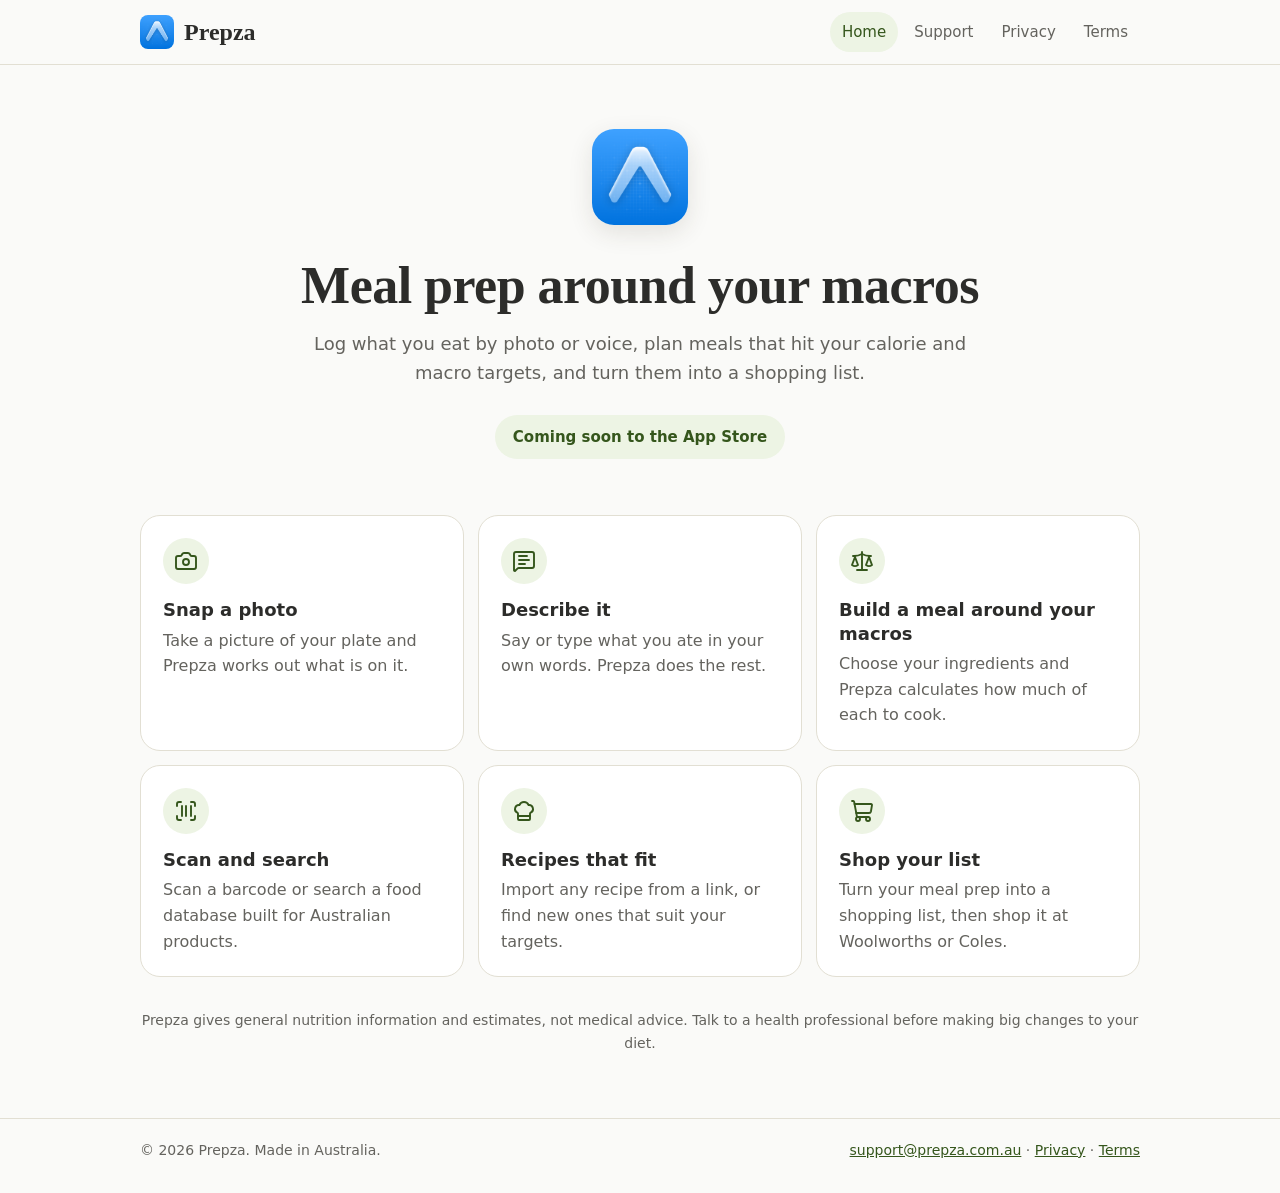
==== index.html @ 6b810dde "Update website from prepza-app 1b54c95" ====
<!doctype html>
<html lang="en-AU">
<head>
<meta charset="utf-8">
<meta name="viewport" content="width=device-width, initial-scale=1">
<title>Prepza - Meal prep around your macros</title>
<meta name="description" content="Prepza is a nutrition tracker and meal-prep planner. Log meals by photo or voice, and build meals that hit your calorie and macro targets.">
<link rel="canonical" href="https://prepza.com.au/">
<link rel="icon" href="/icon.png">
<link rel="apple-touch-icon" href="/icon.png">
<meta property="og:title" content="Prepza - Meal prep around your macros">
<meta property="og:description" content="Prepza is a nutrition tracker and meal-prep planner. Log meals by photo or voice, and build meals that hit your calorie and macro targets.">
<meta property="og:image" content="https://prepza.com.au/icon.png">
<meta name="theme-color" content="#FAFAF8" media="(prefers-color-scheme: light)">
<meta name="theme-color" content="#1A1A18" media="(prefers-color-scheme: dark)">
<link rel="stylesheet" href="/styles.css">
</head>
<body>
<header class="site-header">
  <div class="wrap header-row">
    <a class="brand" href="/"><img src="/icon.png" alt="" width="34" height="34"><span>Prepza</span></a>
    <nav aria-label="Main"><a href="/" aria-current="page">Home</a><a href="/support.html">Support</a><a href="/privacy.html">Privacy</a><a href="/terms.html">Terms</a></nav>
  </div>
</header>
<main>
<section class="hero">
  <div class="wrap hero-inner">
    <img class="hero-icon" src="/icon.png" alt="Prepza app icon" width="96" height="96">
    <h1>Meal prep around your macros</h1>
    <p class="lead">Log what you eat by photo or voice, plan meals that hit your calorie and macro targets, and turn them into a shopping list.</p>
    <p class="badge">Coming soon to the App Store</p>
  </div>
</section>
<section class="wrap features" aria-label="Features">
  <div class="feature"><div class="feature-icon" aria-hidden="true"><svg viewBox="0 0 24 24" width="24" height="24" fill="none" stroke="currentColor" stroke-width="1.9" stroke-linecap="round" stroke-linejoin="round"><path d="M13.997 4a2 2 0 0 1 1.76 1.05l.486.9A2 2 0 0 0 18.003 7H20a2 2 0 0 1 2 2v9a2 2 0 0 1-2 2H4a2 2 0 0 1-2-2V9a2 2 0 0 1 2-2h1.997a2 2 0 0 0 1.759-1.048l.489-.904A2 2 0 0 1 10.004 4z"/><circle cx="12" cy="13" r="3"/></svg></div><h2>Snap a photo</h2><p>Take a picture of your plate and Prepza works out what is on it.</p></div>
  <div class="feature"><div class="feature-icon" aria-hidden="true"><svg viewBox="0 0 24 24" width="24" height="24" fill="none" stroke="currentColor" stroke-width="1.9" stroke-linecap="round" stroke-linejoin="round"><path d="M22 17a2 2 0 0 1-2 2H6.828a2 2 0 0 0-1.414.586l-2.202 2.202A.71.71 0 0 1 2 21.286V5a2 2 0 0 1 2-2h16a2 2 0 0 1 2 2z"/><path d="M7 11h10"/><path d="M7 15h6"/><path d="M7 7h8"/></svg></div><h2>Describe it</h2><p>Say or type what you ate in your own words. Prepza does the rest.</p></div>
  <div class="feature"><div class="feature-icon" aria-hidden="true"><svg viewBox="0 0 24 24" width="24" height="24" fill="none" stroke="currentColor" stroke-width="1.9" stroke-linecap="round" stroke-linejoin="round"><path d="M12 3v18"/><path d="m19 8 3 8a5 5 0 0 1-6 0zV7"/><path d="M3 7h1a17 17 0 0 0 8-2 17 17 0 0 0 8 2h1"/><path d="m5 8 3 8a5 5 0 0 1-6 0zV7"/><path d="M7 21h10"/></svg></div><h2>Build a meal around your macros</h2><p>Choose your ingredients and Prepza calculates how much of each to cook.</p></div>
  <div class="feature"><div class="feature-icon" aria-hidden="true"><svg viewBox="0 0 24 24" width="24" height="24" fill="none" stroke="currentColor" stroke-width="1.9" stroke-linecap="round" stroke-linejoin="round"><path d="M3 7V5a2 2 0 0 1 2-2h2"/><path d="M17 3h2a2 2 0 0 1 2 2v2"/><path d="M21 17v2a2 2 0 0 1-2 2h-2"/><path d="M7 21H5a2 2 0 0 1-2-2v-2"/><path d="M8 7v10"/><path d="M12 7v10"/><path d="M17 7v10"/></svg></div><h2>Scan and search</h2><p>Scan a barcode or search a food database built for Australian products.</p></div>
  <div class="feature"><div class="feature-icon" aria-hidden="true"><svg viewBox="0 0 24 24" width="24" height="24" fill="none" stroke="currentColor" stroke-width="1.9" stroke-linecap="round" stroke-linejoin="round"><path d="M17 21a1 1 0 0 0 1-1v-5.35c0-.457.316-.844.727-1.041a4 4 0 0 0-2.134-7.589 5 5 0 0 0-9.186 0 4 4 0 0 0-2.134 7.588c.411.198.727.585.727 1.041V20a1 1 0 0 0 1 1Z"/><path d="M6 17h12"/></svg></div><h2>Recipes that fit</h2><p>Import any recipe from a link, or find new ones that suit your targets.</p></div>
  <div class="feature"><div class="feature-icon" aria-hidden="true"><svg viewBox="0 0 24 24" width="24" height="24" fill="none" stroke="currentColor" stroke-width="1.9" stroke-linecap="round" stroke-linejoin="round"><path d="m2.05 2.05 1.099-.028a1 1 0 0 1 1.008.815l2.69 14.347A1 1 0 0 0 7.83 18H18"/><path d="M4.563 5h16.435a1 1 0 0 1 .981 1.204l-1.026 6.226A2 2 0 0 1 18.962 14H6.25"/><circle cx="18" cy="20" r="2"/><circle cx="8" cy="20" r="2"/></svg></div><h2>Shop your list</h2><p>Turn your meal prep into a shopping list, then shop it at Woolworths or Coles.</p></div>
</section>
<section class="wrap note">
  <p>Prepza gives general nutrition information and estimates, not medical advice. Talk to a health professional before making big changes to your diet.</p>
</section>
</main>
<footer class="site-footer">
  <div class="wrap footer-row">
    <p>&copy; 2026 Prepza. Made in Australia.</p>
    <p><a href="mailto:support@prepza.com.au">support@prepza.com.au</a> &middot; <a href="/privacy.html">Privacy</a> &middot; <a href="/terms.html">Terms</a></p>
  </div>
</footer>
</body>
</html>
---- styles.css ----
/* Prepza website: the app's warm off-white, charcoal text and sage accent,
   with a dark version that follows the visitor's device. */
:root {
  --bg: #fafaf8;
  --surface: #ffffff;
  --tint: #f1efe8;
  --text: #2c2c2a;
  --muted: #64635e;
  --border: #e2dfd3;
  --accent: #72a447;
  --accent-deep: #35561c;
  --accent-tint: #edf4e4;
  --serif: ui-serif, 'New York', 'Iowan Old Style', Georgia, serif;
  --sans: system-ui, -apple-system, 'Segoe UI', Roboto, Helvetica, Arial, sans-serif;
  color-scheme: light dark;
}

@media (prefers-color-scheme: dark) {
  :root {
    --bg: #1a1a18;
    --surface: #252622;
    --tint: #2e2f2a;
    --text: #f1efe8;
    --muted: #aaa9a2;
    --border: #383934;
    --accent: #8fbd4a;
    --accent-deep: #c6e39d;
    --accent-tint: #29351e;
  }
}

* {
  box-sizing: border-box;
}

html {
  -webkit-text-size-adjust: 100%;
}

body {
  margin: 0;
  background: var(--bg);
  color: var(--text);
  font: 16px/1.6 var(--sans);
}

a {
  color: var(--accent-deep);
}

.wrap {
  width: 100%;
  max-width: 1040px;
  margin: 0 auto;
  padding: 0 20px;
}

/* ---- header / footer ---- */

.site-header {
  border-bottom: 1px solid var(--border);
  background: var(--bg);
}

.header-row {
  display: flex;
  align-items: center;
  justify-content: space-between;
  gap: 16px;
  min-height: 64px;
  flex-wrap: wrap;
}

.brand {
  display: flex;
  align-items: center;
  gap: 10px;
  color: var(--text);
  text-decoration: none;
  font: 600 24px/1 var(--serif);
}

.brand img {
  border-radius: 8px;
}

nav {
  display: flex;
  gap: 4px;
  flex-wrap: wrap;
}

nav a {
  color: var(--muted);
  text-decoration: none;
  font-weight: 500;
  font-size: 15px;
  padding: 8px 12px;
  border-radius: 999px;
}

nav a:hover,
nav a[aria-current='page'] {
  color: var(--accent-deep);
  background: var(--accent-tint);
}

.site-footer {
  margin-top: 64px;
  border-top: 1px solid var(--border);
  color: var(--muted);
  font-size: 14px;
}

.footer-row {
  display: flex;
  justify-content: space-between;
  gap: 8px 24px;
  flex-wrap: wrap;
  padding-top: 20px;
  padding-bottom: 32px;
}

.footer-row p {
  margin: 0;
}

/* ---- home ---- */

.hero {
  padding: 64px 0 40px;
  text-align: center;
}

.hero-inner {
  max-width: 720px;
}

.hero-icon {
  border-radius: 22px;
  box-shadow: 0 8px 24px rgba(58, 52, 36, 0.12);
}

h1 {
  font: 600 clamp(34px, 6vw, 52px) / 1.1 var(--serif);
  letter-spacing: -0.01em;
  margin: 24px 0 16px;
}

.lead {
  font-size: 18px;
  color: var(--muted);
  margin: 0 auto 20px;
}

.badge {
  display: inline-block;
  margin: 8px 0 0;
  padding: 10px 18px;
  border-radius: 999px;
  background: var(--accent-tint);
  color: var(--accent-deep);
  font-weight: 600;
  font-size: 15px;
}

.features {
  display: grid;
  grid-template-columns: repeat(auto-fit, minmax(260px, 1fr));
  gap: 14px;
  margin-top: 16px;
}

.feature {
  background: var(--surface);
  border: 1px solid var(--border);
  border-radius: 20px;
  padding: 22px;
}

.feature-icon {
  width: 46px;
  height: 46px;
  border-radius: 50%;
  display: flex;
  align-items: center;
  justify-content: center;
  background: var(--accent-tint);
  color: var(--accent-deep);
  margin-bottom: 14px;
}

.feature h2 {
  font-size: 18px;
  line-height: 1.3;
  margin: 0 0 6px;
}

.feature p {
  margin: 0;
  color: var(--muted);
}

.note {
  margin-top: 32px;
  text-align: center;
  color: var(--muted);
  font-size: 14px;
}

/* ---- legal and support ---- */

.legal {
  max-width: 760px;
  padding-top: 32px;
}

.legal h1 {
  font-size: clamp(32px, 5vw, 44px);
  margin-top: 8px;
}

.legal .lead {
  margin-left: 0;
  font-size: 17px;
}

.legal section {
  margin-top: 28px;
}

.legal h2 {
  font-size: 19px;
  line-height: 1.35;
  margin: 0 0 8px;
}

.legal p {
  margin: 0 0 12px;
}

.muted {
  color: var(--muted);
  font-size: 14px;
  margin: 0 0 16px;
}
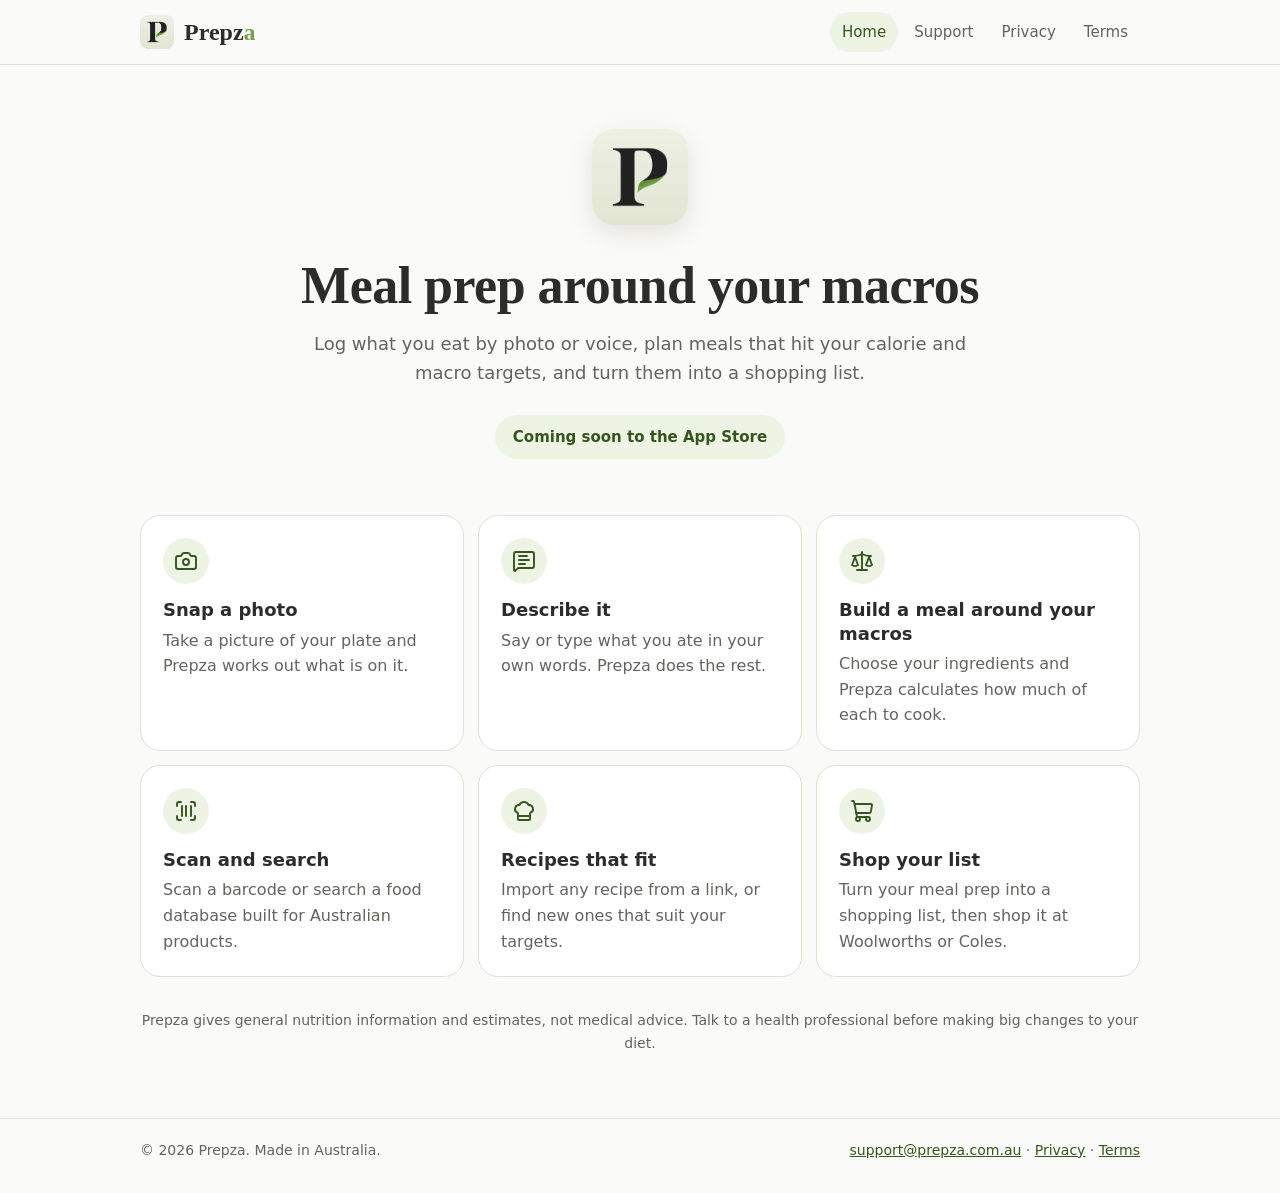
==== commit d7d2e375: "Update website from prepza-app 711b630" ====
--- a/index.html
+++ b/index.html
@@ -18,7 +18,7 @@
 <body>
 <header class="site-header">
   <div class="wrap header-row">
-    <a class="brand" href="/"><img src="/icon.png" alt="" width="34" height="34"><span>Prepza</span></a>
+    <a class="brand" href="/"><img src="/icon.png" alt="" width="34" height="34"><span>Prepz<span class="brand-a">a</span></span></a>
     <nav aria-label="Main"><a href="/" aria-current="page">Home</a><a href="/support.html">Support</a><a href="/privacy.html">Privacy</a><a href="/terms.html">Terms</a></nav>
   </div>
 </header>
--- a/styles.css
+++ b/styles.css
@@ -84,6 +84,11 @@
   border-radius: 8px;
 }
 
+/* The wordmark's final "a" is green, like the leaf in the icon. */
+.brand-a {
+  color: var(--accent);
+}
+
 nav {
   display: flex;
   gap: 4px;
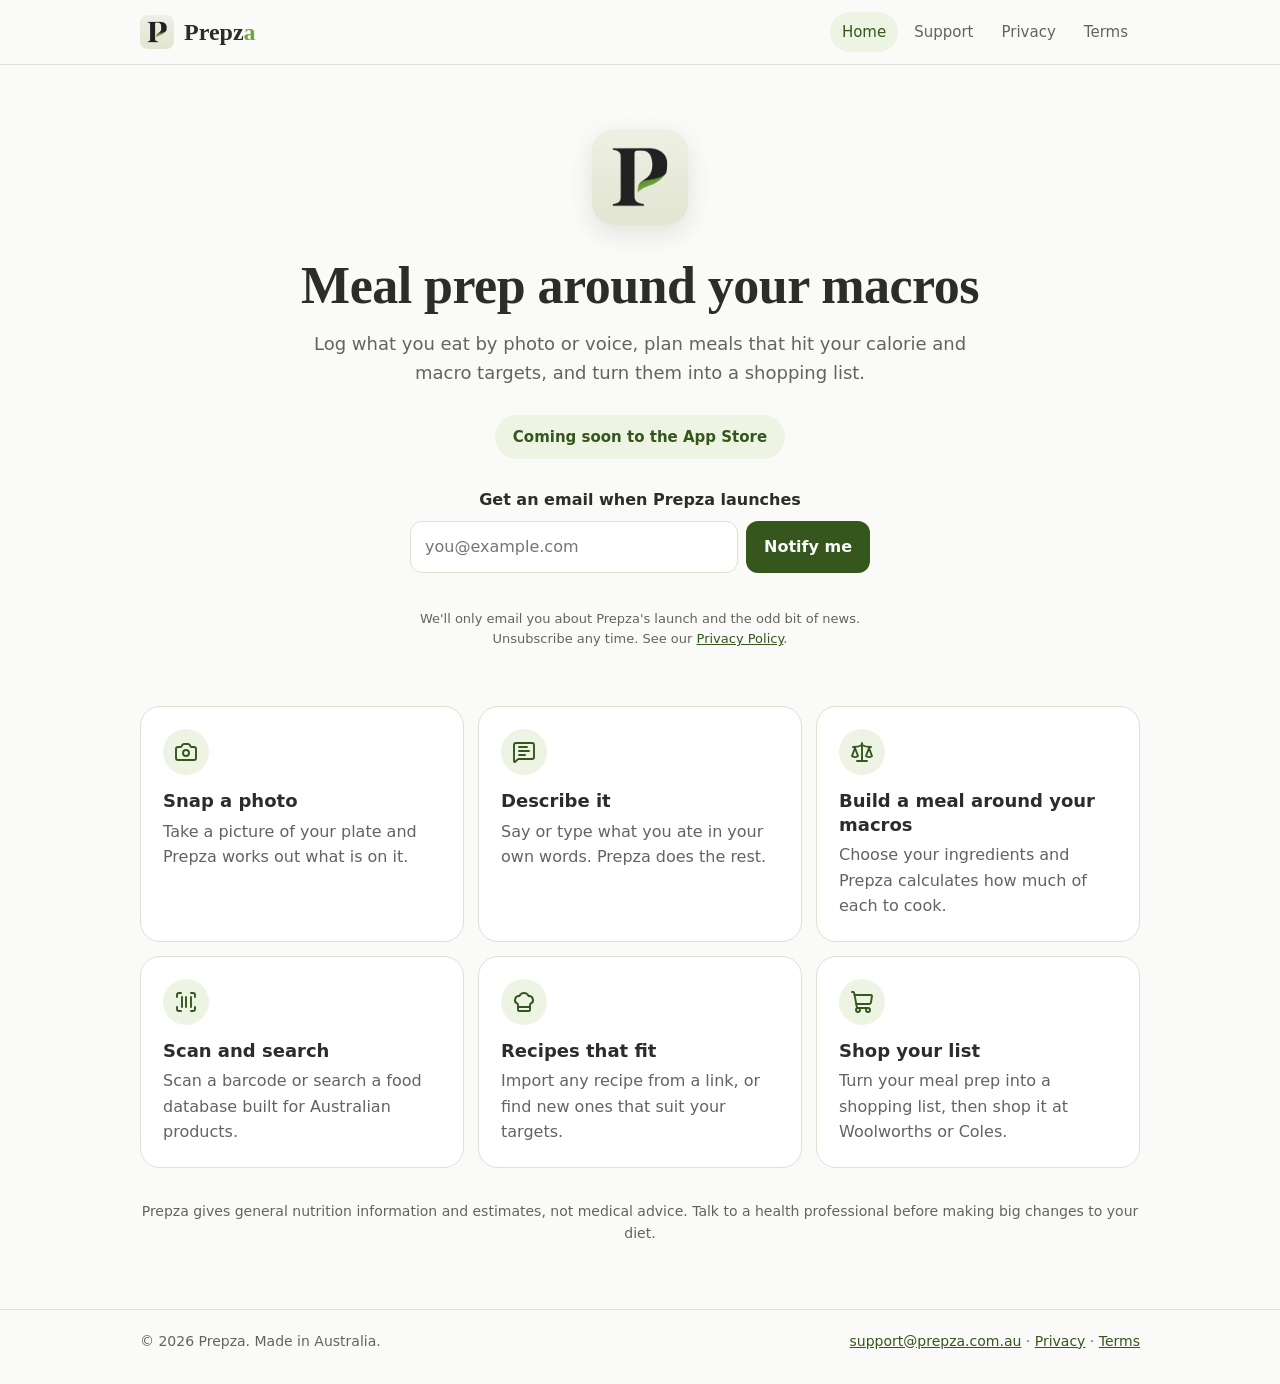
==== commit fa7dbc2b: "Update website from prepza-app c24e404" ====
--- a/index.html
+++ b/index.html
@@ -29,6 +29,58 @@
     <h1>Meal prep around your macros</h1>
     <p class="lead">Log what you eat by photo or voice, plan meals that hit your calorie and macro targets, and turn them into a shopping list.</p>
     <p class="badge">Coming soon to the App Store</p>
+    <form class="signup" id="signup" novalidate>
+      <label for="signup-email">Get an email when Prepza launches</label>
+      <div class="signup-row">
+        <input id="signup-email" name="email" type="email" inputmode="email" autocomplete="email" placeholder="you@example.com" required maxlength="254">
+        <button type="submit">Notify me</button>
+      </div>
+      <input class="signup-trap" name="website" type="text" tabindex="-1" autocomplete="off" aria-hidden="true">
+      <p class="signup-status" role="status" aria-live="polite"></p>
+      <p class="signup-fine">We'll only email you about Prepza's launch and the odd bit of news. Unsubscribe any time. See our <a href="/privacy.html">Privacy Policy</a>.</p>
+    </form>
+    <script>
+    (() => {
+      const form = document.getElementById('signup');
+      const input = form.querySelector('input[name="email"]');
+      const button = form.querySelector('button');
+      const status = form.querySelector('.signup-status');
+      const say = (text, ok) => {
+        status.textContent = text;
+        status.className = 'signup-status' + (ok ? ' ok' : ' error');
+      };
+      form.addEventListener('submit', async (event) => {
+        event.preventDefault();
+        if (form.website.value) return;
+        const email = input.value.trim();
+        if (!/^[^@\s]+@[^@\s]+\.[^@\s]+$/.test(email)) {
+          say('Please enter a valid email address.', false);
+          input.focus();
+          return;
+        }
+        button.disabled = true;
+        say('Adding you…', true);
+        try {
+          const res = await fetch("https://sbooiwlpufsnwqdxzglh.supabase.co/rest/v1/rpc/join_waitlist", {
+            method: 'POST',
+            headers: {
+              'Content-Type': 'application/json',
+              apikey: "eyJhbGciOiJIUzI1NiIsInR5cCI6IkpXVCJ9.eyJpc3MiOiJzdXBhYmFzZSIsInJlZiI6InNib29pd2xwdWZzbndxZHh6Z2xoIiwicm9sZSI6ImFub24iLCJpYXQiOjE3ODg4NjM4NjksImV4cCI6MjEwNDQzOTg2OX0.-cY8-3K3v0nuojcmFicwFBWoi9Yq2dD5cg3iR_vDqWI",
+              Authorization: "Bearer eyJhbGciOiJIUzI1NiIsInR5cCI6IkpXVCJ9.eyJpc3MiOiJzdXBhYmFzZSIsInJlZiI6InNib29pd2xwdWZzbndxZHh6Z2xoIiwicm9sZSI6ImFub24iLCJpYXQiOjE3ODg4NjM4NjksImV4cCI6MjEwNDQzOTg2OX0.-cY8-3K3v0nuojcmFicwFBWoi9Yq2dD5cg3iR_vDqWI",
+            },
+            body: JSON.stringify({ p_email: email, p_source: 'website' }),
+          });
+          if (!res.ok || (await res.json()) !== true) throw new Error();
+          form.reset();
+          say("You're on the list. We'll email you when Prepza launches.", true);
+        } catch {
+          say("Sorry, that didn't work. Please try again, or email support@prepza.com.au.", false);
+        } finally {
+          button.disabled = false;
+        }
+      });
+    })();
+    </script>
   </div>
 </section>
 <section class="wrap features" aria-label="Features">
--- a/styles.css
+++ b/styles.css
@@ -249,3 +249,90 @@
   font-size: 14px;
   margin: 0 0 16px;
 }
+
+/* ---- launch sign-up ---- */
+
+.signup {
+  max-width: 460px;
+  margin: 28px auto 0;
+  text-align: left;
+}
+
+.signup label {
+  display: block;
+  font-weight: 600;
+  margin-bottom: 8px;
+  text-align: center;
+}
+
+.signup-row {
+  display: flex;
+  gap: 8px;
+}
+
+.signup input[type='email'] {
+  flex: 1;
+  min-width: 0;
+  padding: 12px 14px;
+  border: 1px solid var(--border);
+  border-radius: 12px;
+  background: var(--surface);
+  color: var(--text);
+  font: inherit;
+}
+
+.signup input[type='email']:focus {
+  outline: 2px solid var(--accent);
+  outline-offset: 1px;
+}
+
+.signup button {
+  padding: 12px 18px;
+  border: 0;
+  border-radius: 12px;
+  background: var(--accent-deep);
+  color: var(--bg);
+  font: 600 16px var(--sans);
+  cursor: pointer;
+}
+
+.signup button:disabled {
+  opacity: 0.6;
+  cursor: default;
+}
+
+.signup-trap {
+  position: absolute;
+  left: -9999px;
+  width: 1px;
+  height: 1px;
+  opacity: 0;
+}
+
+.signup-status {
+  min-height: 1.6em;
+  margin: 8px 0 0;
+  font-size: 15px;
+  text-align: center;
+}
+
+.signup-status.ok {
+  color: var(--accent-deep);
+}
+
+.signup-status.error {
+  color: #b3261e;
+}
+
+.signup-fine {
+  margin: 4px 0 0;
+  font-size: 13px;
+  color: var(--muted);
+  text-align: center;
+}
+
+@media (max-width: 420px) {
+  .signup-row {
+    flex-direction: column;
+  }
+}
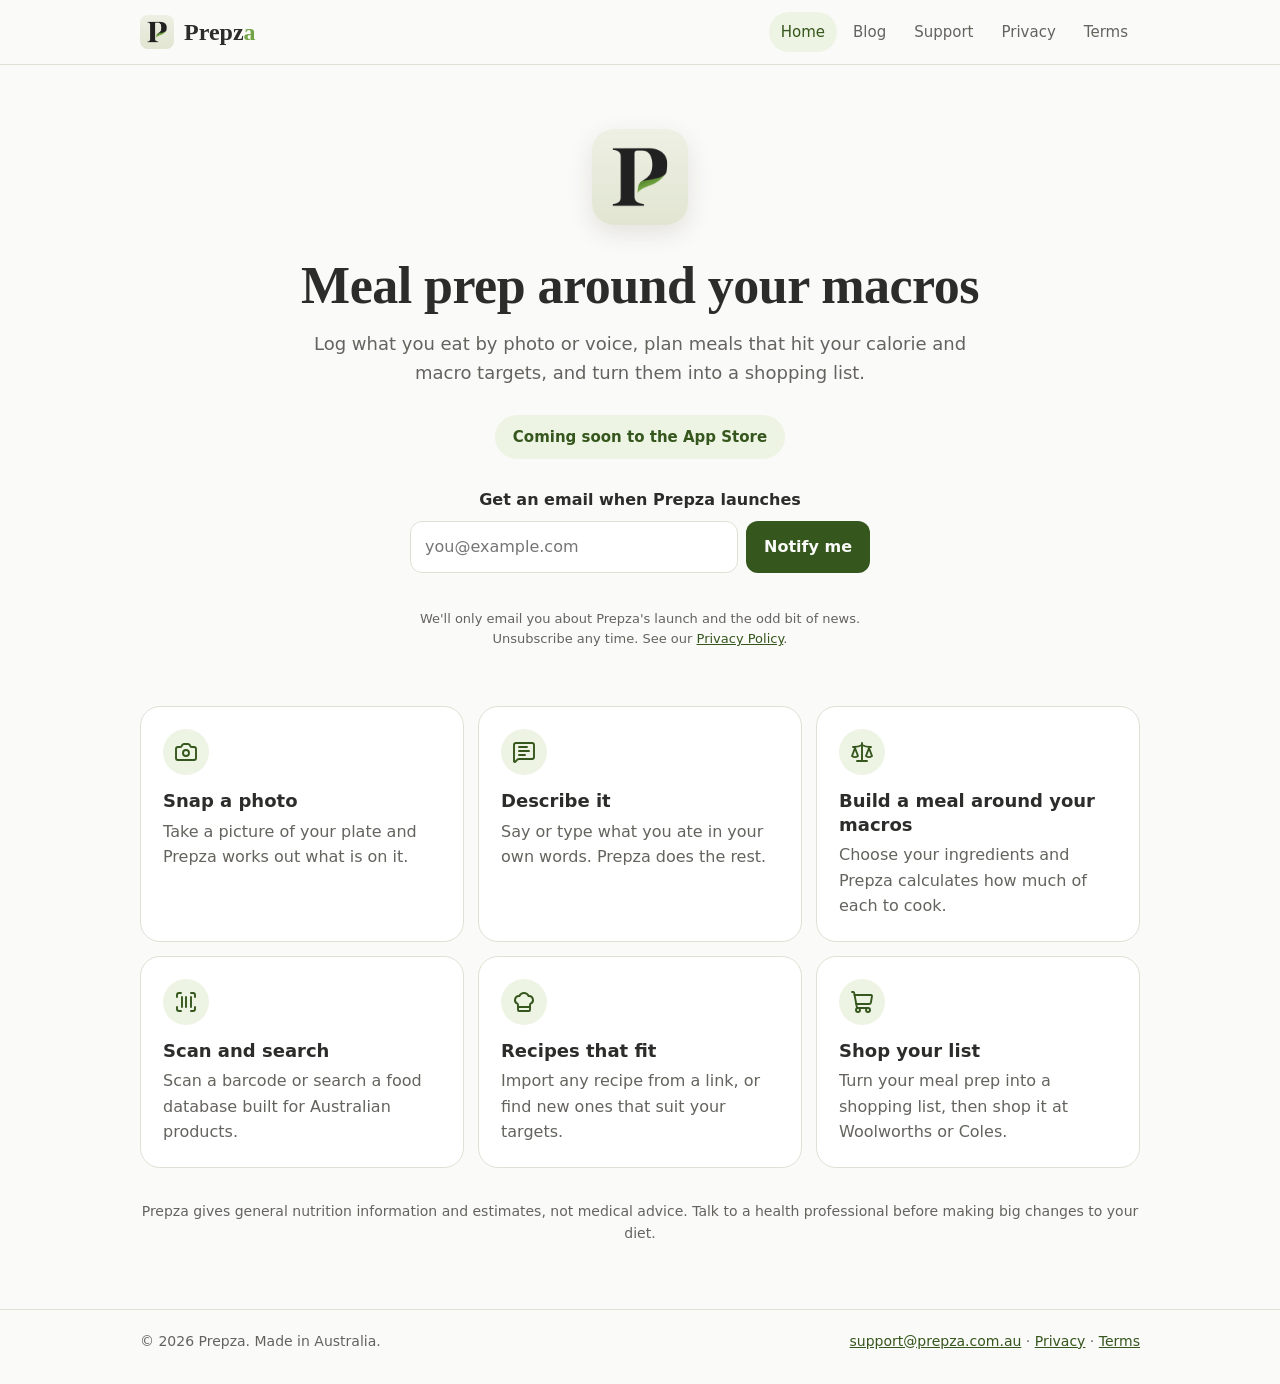
==== commit 97adf728: "Update website from prepza-app 6fd71c3" ====
--- a/index.html
+++ b/index.html
@@ -8,18 +8,21 @@
 <link rel="canonical" href="https://prepza.com.au/">
 <link rel="icon" href="/icon.png">
 <link rel="apple-touch-icon" href="/icon.png">
+<meta property="og:type" content="website">
+<meta property="og:url" content="https://prepza.com.au/">
 <meta property="og:title" content="Prepza - Meal prep around your macros">
 <meta property="og:description" content="Prepza is a nutrition tracker and meal-prep planner. Log meals by photo or voice, and build meals that hit your calorie and macro targets.">
 <meta property="og:image" content="https://prepza.com.au/icon.png">
 <meta name="theme-color" content="#FAFAF8" media="(prefers-color-scheme: light)">
 <meta name="theme-color" content="#1A1A18" media="(prefers-color-scheme: dark)">
 <link rel="stylesheet" href="/styles.css">
+<link rel="alternate" type="application/rss+xml" title="Prepza blog" href="https://prepza.com.au/blog/feed.xml">
 </head>
 <body>
 <header class="site-header">
   <div class="wrap header-row">
     <a class="brand" href="/"><img src="/icon.png" alt="" width="34" height="34"><span>Prepz<span class="brand-a">a</span></span></a>
-    <nav aria-label="Main"><a href="/" aria-current="page">Home</a><a href="/support.html">Support</a><a href="/privacy.html">Privacy</a><a href="/terms.html">Terms</a></nav>
+    <nav aria-label="Main"><a href="/" aria-current="page">Home</a><a href="/blog/">Blog</a><a href="/support.html">Support</a><a href="/privacy.html">Privacy</a><a href="/terms.html">Terms</a></nav>
   </div>
 </header>
 <main>
--- a/styles.css
+++ b/styles.css
@@ -336,3 +336,138 @@
     flex-direction: column;
   }
 }
+
+/* ---- blog ---- */
+
+.post h3 {
+  font-size: 17px;
+  margin: 20px 0 6px;
+}
+
+.post ul,
+.post ol {
+  padding-left: 22px;
+  margin: 0 0 12px;
+}
+
+.post li {
+  margin-bottom: 6px;
+}
+
+/* The short answer up top: what search results and AI tools quote. */
+.answer {
+  margin: 24px 0 8px;
+  padding: 18px 20px;
+  border-radius: 16px;
+  background: var(--accent-tint);
+  border: 1px solid var(--border);
+}
+
+.answer p:last-child {
+  margin-bottom: 0;
+}
+
+.answer-label {
+  font-weight: 700;
+  font-size: 13px;
+  letter-spacing: 0.04em;
+  text-transform: uppercase;
+  color: var(--accent-deep);
+}
+
+.table-wrap {
+  overflow-x: auto;
+  margin: 0 0 14px;
+  border: 1px solid var(--border);
+  border-radius: 14px;
+  background: var(--surface);
+}
+
+.table-wrap table {
+  width: 100%;
+  border-collapse: collapse;
+  font-size: 15px;
+}
+
+.table-wrap th,
+.table-wrap td {
+  padding: 10px 14px;
+  text-align: left;
+  border-bottom: 1px solid var(--border);
+  vertical-align: top;
+}
+
+.table-wrap th {
+  background: var(--tint);
+  font-weight: 600;
+}
+
+.table-wrap tr:last-child td {
+  border-bottom: 0;
+}
+
+.sources {
+  font-size: 14px;
+}
+
+.sources a {
+  overflow-wrap: anywhere;
+}
+
+.post-note {
+  margin-top: 28px;
+  color: var(--muted);
+  font-size: 14px;
+}
+
+.post-cta {
+  margin-top: 32px;
+  padding: 24px 20px;
+  border-radius: 20px;
+  background: var(--surface);
+  border: 1px solid var(--border);
+  text-align: center;
+}
+
+.post-cta .signup {
+  margin-top: 16px;
+}
+
+.post-list {
+  list-style: none;
+  padding: 0;
+  margin: 24px 0 0;
+  display: grid;
+  gap: 14px;
+}
+
+.post-list a {
+  display: block;
+  padding: 20px 22px;
+  border-radius: 20px;
+  background: var(--surface);
+  border: 1px solid var(--border);
+  color: var(--text);
+  text-decoration: none;
+}
+
+.post-list a:hover {
+  border-color: var(--accent);
+}
+
+.post-list h2 {
+  font: 600 22px/1.25 var(--serif);
+  margin: 0 0 6px;
+}
+
+.post-list p {
+  margin: 0 0 6px;
+  color: var(--muted);
+}
+
+@media (max-width: 420px) {
+  .table-wrap th,
+  .table-wrap td {
+    padding: 9px 10px;
+  }
+}
